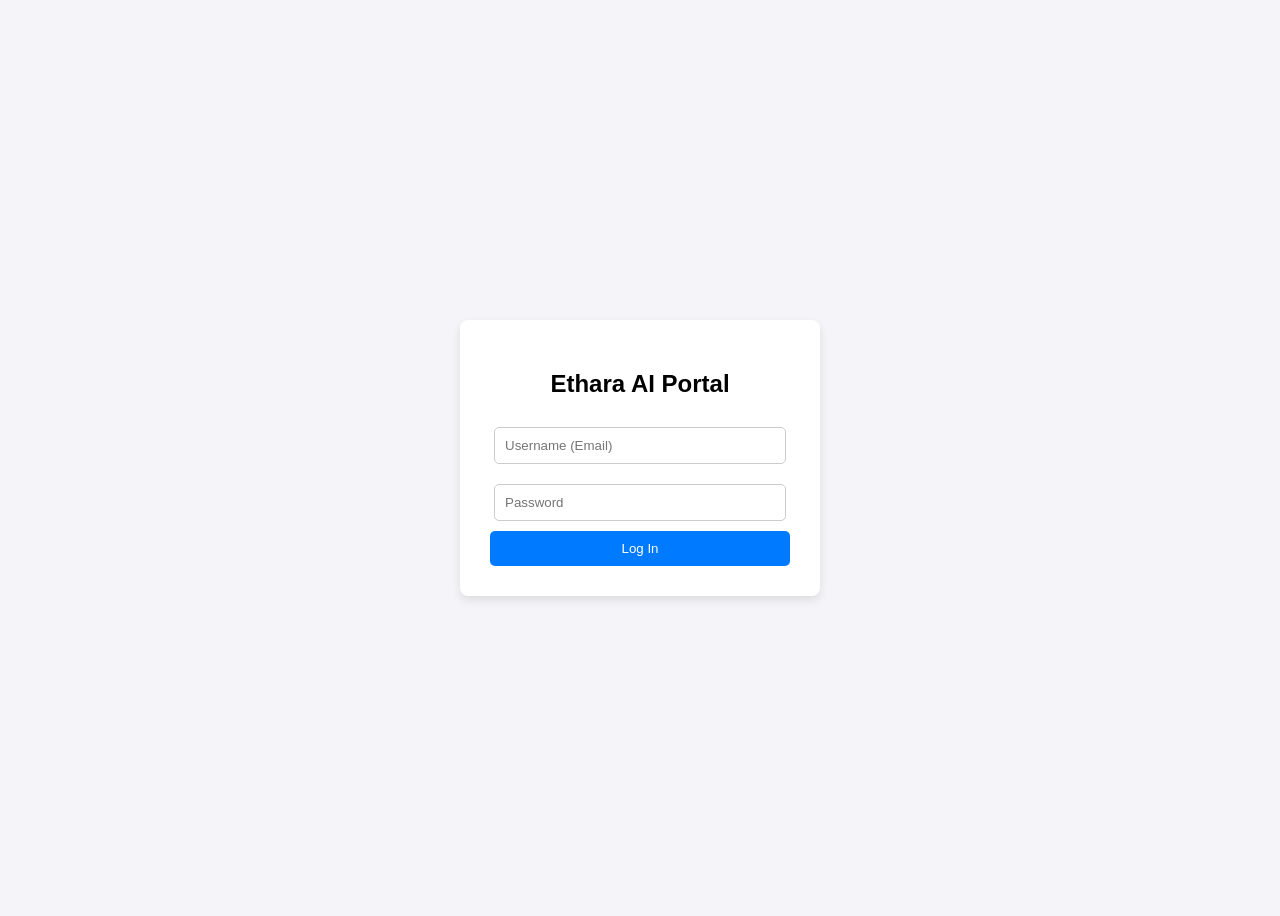
==== taskmanager/taskmanager/src/main/resources/static/index.html @ 2483066d "Merge frontend into backend static resources" ====
<!DOCTYPE html>
<html lang="en">
<head>
    <meta charset="UTF-8">
    <title>Ethara AI - Login</title>
    <style>
        body { font-family: Arial, sans-serif; display: flex; justify-content: center; align-items: center; height: 100vh; background-color: #f4f4f9; }
        .login-box { background: white; padding: 30px; border-radius: 8px; box-shadow: 0 4px 10px rgba(0,0,0,0.1); width: 300px; text-align: center; }
        input { width: 90%; padding: 10px; margin: 10px 0; border: 1px solid #ccc; border-radius: 5px; }
        button { width: 100%; padding: 10px; background-color: #007bff; color: white; border: none; border-radius: 5px; cursor: pointer; }
        button:hover { background-color: #0056b3; }
    </style>
</head>
<body>

    <div class="login-box">
        <h2>Ethara AI Portal</h2>
        
        <!-- The form triggers the login function in our javascript -->
        <form onsubmit="login(event)">
            <input type="text" id="username" placeholder="Username (Email)" required>
            <input type="password" id="password" placeholder="Password" required>
            <button type="submit">Log In</button>
        </form>
        
        <p id="error-message" style="color: red; display: none;">Login failed. Check credentials.</p>
    </div>

    <!-- Connect our JavaScript file -->
    <script src="app.js"></script>
</body>
</html>
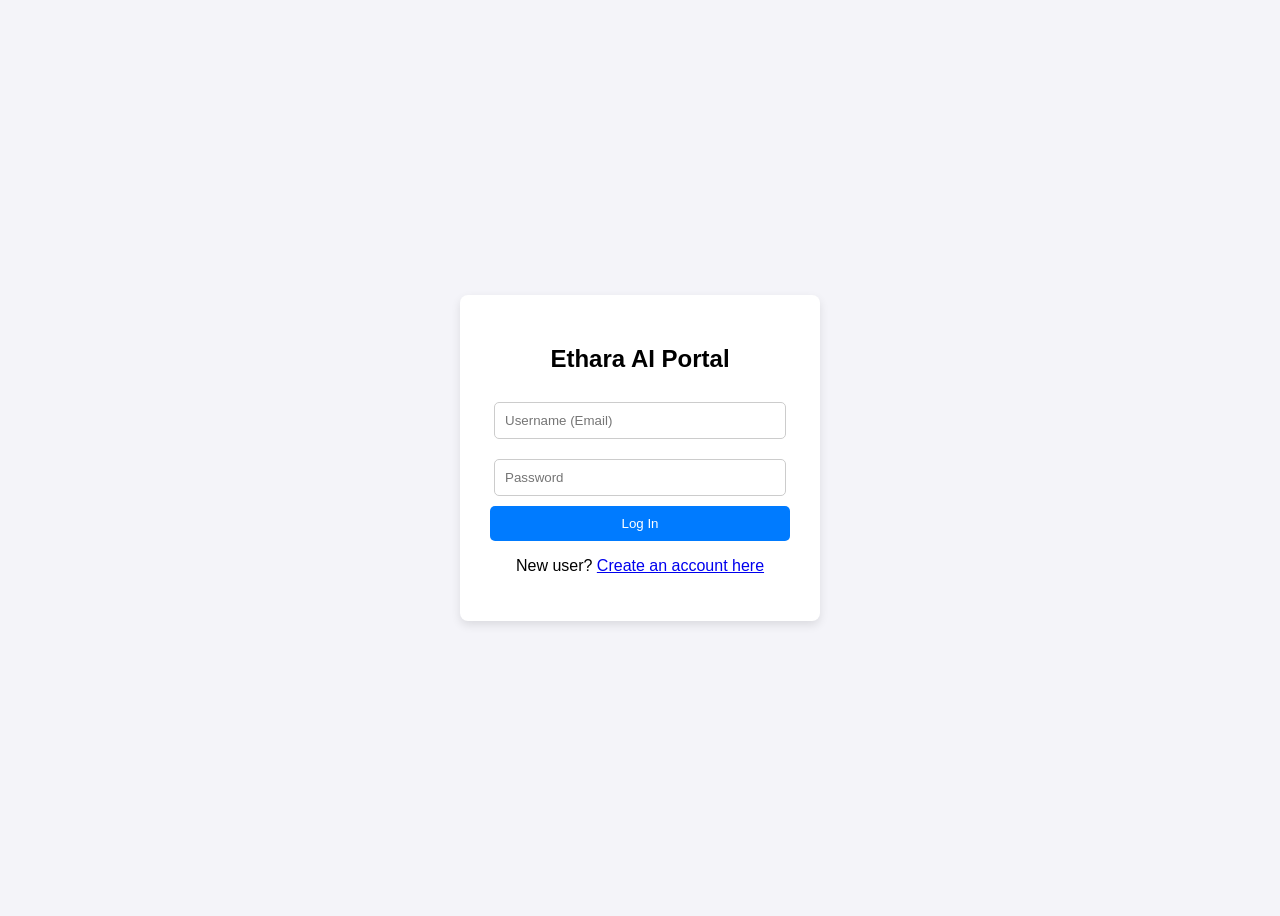
==== commit 0803ceb0: "Signup fixed" ====
--- a/taskmanager/taskmanager/src/main/resources/static/index.html
+++ b/taskmanager/taskmanager/src/main/resources/static/index.html
@@ -24,6 +24,8 @@
         </form>
         
         <p id="error-message" style="color: red; display: none;">Login failed. Check credentials.</p>
+        <!-- loginForm ke niche ye line add kardo -->
+<p>New user? <a href="signup.html">Create an account here</a></p>
     </div>
 
     <!-- Connect our JavaScript file -->
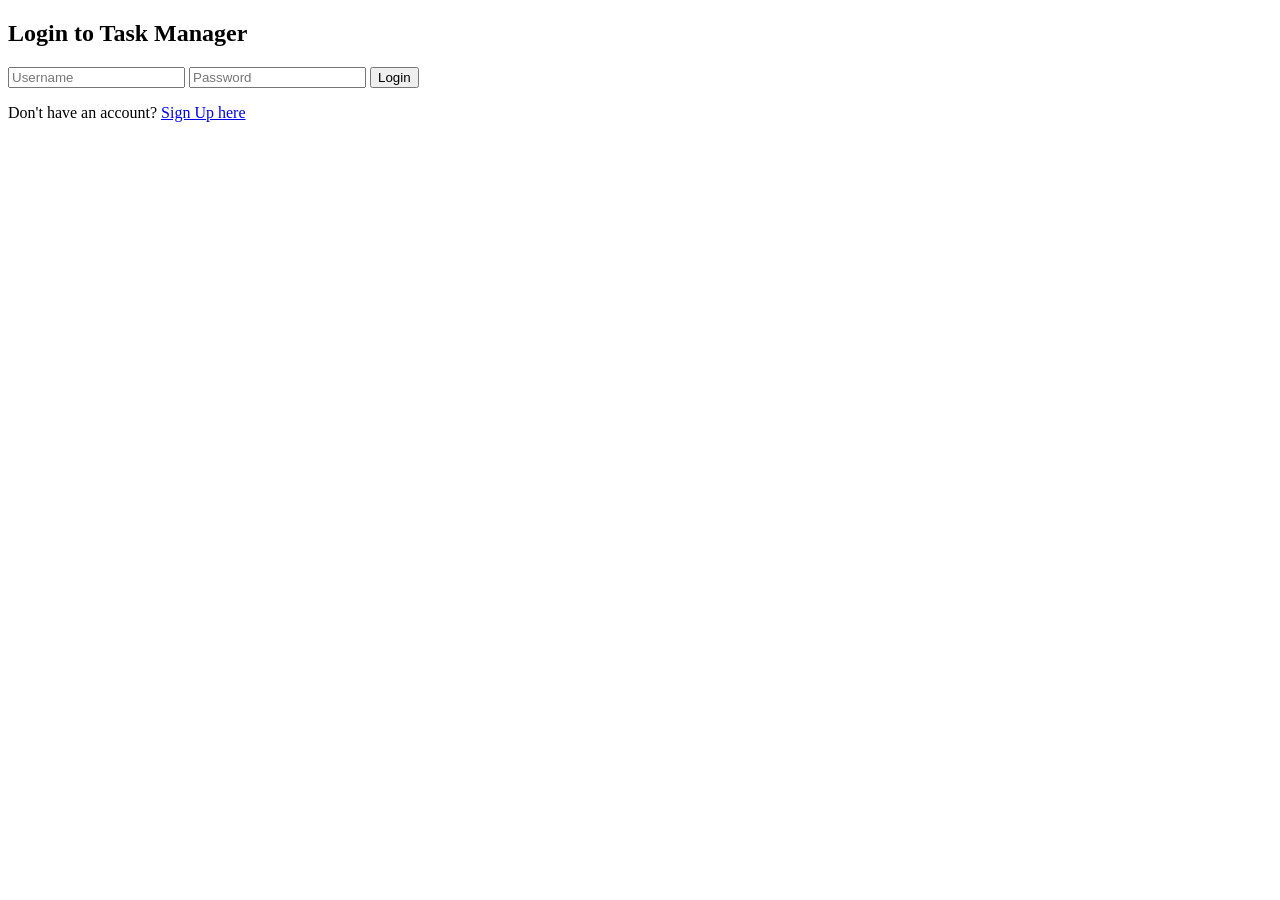
==== commit 794a504d: "Fixed JS crash on login button" ====
--- a/taskmanager/taskmanager/src/main/resources/static/index.html
+++ b/taskmanager/taskmanager/src/main/resources/static/index.html
@@ -2,33 +2,20 @@
 <html lang="en">
 <head>
     <meta charset="UTF-8">
-    <title>Ethara AI - Login</title>
-    <style>
-        body { font-family: Arial, sans-serif; display: flex; justify-content: center; align-items: center; height: 100vh; background-color: #f4f4f9; }
-        .login-box { background: white; padding: 30px; border-radius: 8px; box-shadow: 0 4px 10px rgba(0,0,0,0.1); width: 300px; text-align: center; }
-        input { width: 90%; padding: 10px; margin: 10px 0; border: 1px solid #ccc; border-radius: 5px; }
-        button { width: 100%; padding: 10px; background-color: #007bff; color: white; border: none; border-radius: 5px; cursor: pointer; }
-        button:hover { background-color: #0056b3; }
-    </style>
+    <title>Ethara Task Manager - Login</title>
+    <link rel="stylesheet" href="style.css">
 </head>
 <body>
-
-    <div class="login-box">
-        <h2>Ethara AI Portal</h2>
-        
-        <!-- The form triggers the login function in our javascript -->
-        <form onsubmit="login(event)">
-            <input type="text" id="username" placeholder="Username (Email)" required>
-            <input type="password" id="password" placeholder="Password" required>
-            <button type="submit">Log In</button>
+    <div class="container">
+        <h2>Login to Task Manager</h2>
+        <form id="loginForm">
+            <input type="text" id="login-username" placeholder="Username" required>
+            <input type="password" id="login-password" placeholder="Password" required>
+            <button type="submit">Login</button>
         </form>
-        
-        <p id="error-message" style="color: red; display: none;">Login failed. Check credentials.</p>
-        <!-- loginForm ke niche ye line add kardo -->
-<p>New user? <a href="signup.html">Create an account here</a></p>
+        <p id="login-message" style="color:red; margin-top:10px;"></p>
+        <p>Don't have an account? <a href="signup.html">Sign Up here</a></p>
     </div>
-
-    <!-- Connect our JavaScript file -->
     <script src="app.js"></script>
 </body>
 </html>
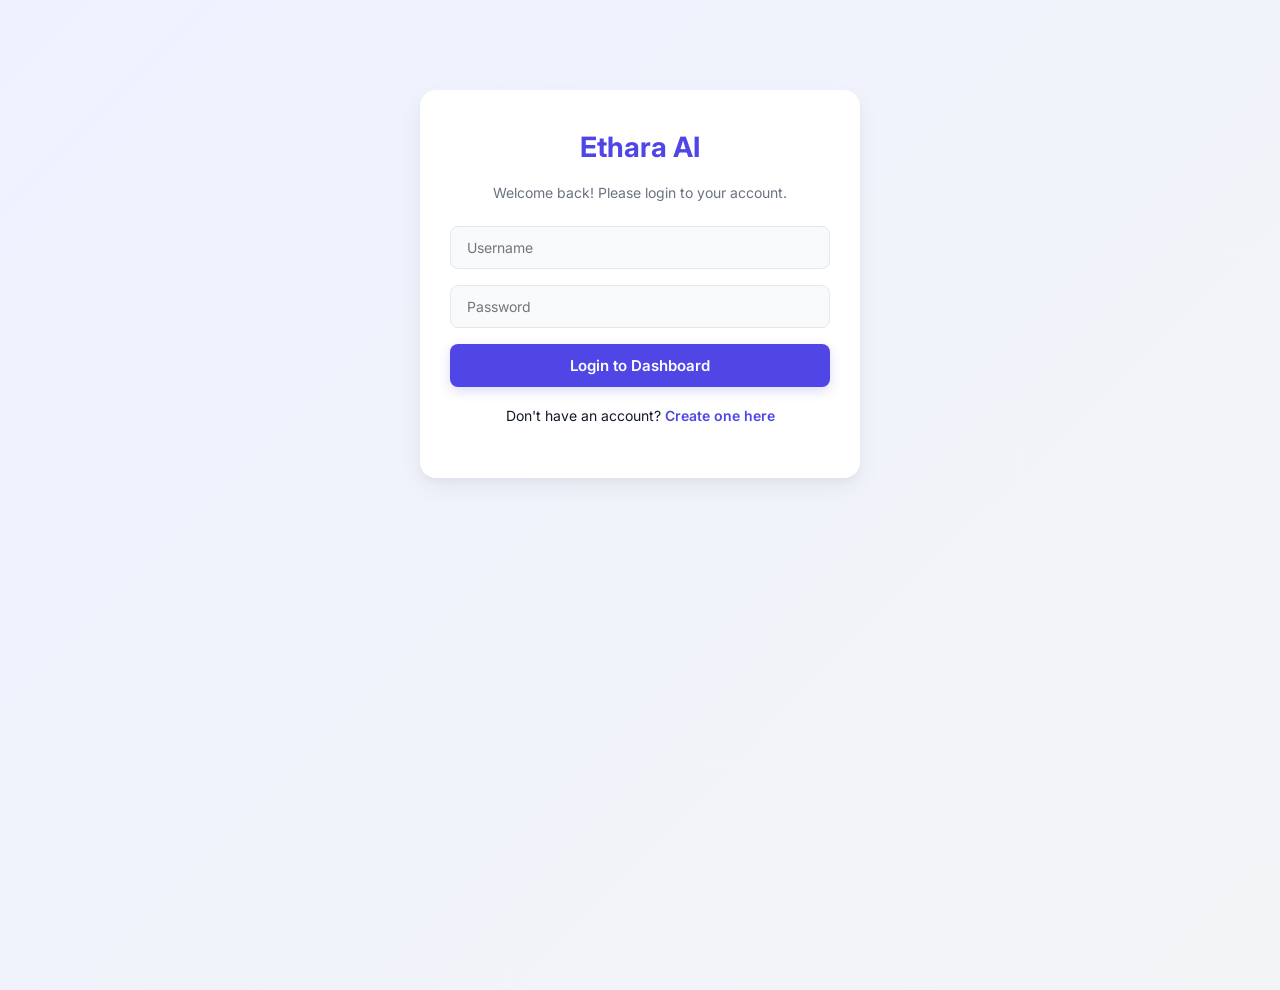
==== commit e1b00717: "ui" ====
--- a/taskmanager/taskmanager/src/main/resources/static/index.html
+++ b/taskmanager/taskmanager/src/main/resources/static/index.html
@@ -2,19 +2,23 @@
 <html lang="en">
 <head>
     <meta charset="UTF-8">
-    <title>Ethara Task Manager - Login</title>
+    <meta name="viewport" content="width=device-width, initial-scale=1.0">
+    <title>Ethara - Login</title>
     <link rel="stylesheet" href="style.css">
 </head>
 <body>
-    <div class="container">
-        <h2>Login to Task Manager</h2>
+    <div class="auth-container">
+        <h2>Ethara AI</h2>
+        <p class="subtitle">Welcome back! Please login to your account.</p>
+        
         <form id="loginForm">
             <input type="text" id="login-username" placeholder="Username" required>
             <input type="password" id="login-password" placeholder="Password" required>
-            <button type="submit">Login</button>
+            <button type="submit">Login to Dashboard</button>
         </form>
-        <p id="login-message" style="color:red; margin-top:10px;"></p>
-        <p>Don't have an account? <a href="signup.html">Sign Up here</a></p>
+        
+        <p id="login-message" style="margin-top:10px; font-weight: 500;"></p>
+        <p>Don't have an account? <a href="signup.html">Create one here</a></p>
     </div>
     <script src="app.js"></script>
 </body>
--- a/taskmanager/taskmanager/src/main/resources/static/style.css
+++ b/taskmanager/taskmanager/src/main/resources/static/style.css
@@ -0,0 +1,182 @@
+@import url('https://fonts.googleapis.com/css2?family=Inter:wght@400;500;600;700&display=swap');
+
+:root {
+    --primary: #4F46E5; /* Modern Indigo */
+    --primary-hover: #4338CA;
+    --danger: #EF4444; /* Clean Red */
+    --danger-hover: #DC2828;
+    --bg-color: #F3F4F6;
+    --card-bg: #FFFFFF;
+    --text-main: #111827;
+    --text-muted: #6B7280;
+}
+
+body {
+    font-family: 'Inter', sans-serif;
+    background: linear-gradient(135deg, #EEF2FF 0%, #F3F4F6 100%);
+    color: var(--text-main);
+    margin: 0;
+    padding: 0;
+    min-height: 100vh;
+    transition: opacity 0.4s ease-in-out; /* Smooth Logout Transition */
+}
+
+/* Ye class logout ke time use hogi */
+body.fade-out { opacity: 0; }
+
+/* =========================================
+   LOGIN / SIGNUP PAGE STYLES
+   ========================================= */
+.auth-container {
+    max-width: 380px;
+    margin: 10vh auto;
+    background: var(--card-bg);
+    padding: 40px 30px;
+    border-radius: 16px;
+    box-shadow: 0 10px 25px rgba(0,0,0,0.05), 0 4px 6px rgba(0,0,0,0.03);
+    text-align: center;
+    /* Smooth slide up animation on load */
+    animation: slideUp 0.6s cubic-bezier(0.16, 1, 0.3, 1);
+}
+
+@keyframes slideUp {
+    from { opacity: 0; transform: translateY(30px); }
+    to { opacity: 1; transform: translateY(0); }
+}
+
+.auth-container h2 {
+    color: var(--primary);
+    font-weight: 700;
+    font-size: 28px;
+    margin-bottom: 8px;
+    margin-top: 0;
+}
+
+.auth-container p.subtitle {
+    color: var(--text-muted);
+    font-size: 14px;
+    margin-bottom: 25px;
+}
+
+.auth-container p { font-size: 14px; margin-top: 20px;}
+.auth-container a { color: var(--primary); text-decoration: none; font-weight: 600; transition: color 0.2s;}
+.auth-container a:hover { color: var(--primary-hover); }
+
+/* =========================================
+   FORMS & INPUTS
+   ========================================= */
+input, select {
+    width: 100%;
+    padding: 12px 16px;
+    margin-bottom: 16px;
+    border: 1px solid #E5E7EB;
+    border-radius: 8px;
+    font-size: 14px;
+    font-family: inherit;
+    box-sizing: border-box;
+    transition: all 0.3s ease;
+    background-color: #F9FAFB;
+}
+
+input:focus, select:focus {
+    outline: none;
+    border-color: var(--primary);
+    box-shadow: 0 0 0 3px rgba(79, 70, 229, 0.15);
+    background-color: #FFFFFF;
+}
+
+button {
+    width: 100%;
+    padding: 12px;
+    border: none;
+    border-radius: 8px;
+    font-size: 15px;
+    font-weight: 600;
+    cursor: pointer;
+    transition: all 0.3s ease;
+    font-family: inherit;
+}
+
+button[type="submit"], .btn-primary {
+    background: var(--primary);
+    color: white;
+    box-shadow: 0 4px 12px rgba(79, 70, 229, 0.2);
+}
+
+button[type="submit"]:hover, .btn-primary:hover {
+    background: var(--primary-hover);
+    transform: translateY(-2px);
+    box-shadow: 0 6px 16px rgba(79, 70, 229, 0.3);
+}
+
+.btn-danger {
+    background: var(--danger);
+    color: white;
+    width: auto;
+    padding: 8px 16px;
+}
+.btn-danger:hover {
+    background: var(--danger-hover);
+    transform: translateY(-1px);
+}
+
+/* =========================================
+   DASHBOARD STYLES
+   ========================================= */
+.dashboard-body {
+    padding: 30px;
+    max-width: 1100px;
+    margin: 0 auto;
+    animation: fadeIn 0.8s ease-out;
+}
+
+@keyframes fadeIn {
+    from { opacity: 0; }
+    to { opacity: 1; }
+}
+
+.header {
+    display: flex;
+    justify-content: space-between;
+    align-items: center;
+    background: var(--card-bg);
+    padding: 15px 25px;
+    border-radius: 12px;
+    box-shadow: 0 4px 6px rgba(0,0,0,0.02);
+    margin-bottom: 30px;
+}
+.header h2 { margin: 0; font-size: 22px; color: var(--text-main);}
+
+.grid { display: grid; grid-template-columns: 1fr 2fr; gap: 25px; }
+@media (max-width: 768px) { .grid { grid-template-columns: 1fr; } }
+
+.card {
+    background: var(--card-bg);
+    padding: 25px;
+    border-radius: 12px;
+    box-shadow: 0 4px 15px rgba(0,0,0,0.03);
+}
+
+hr { border: 0; height: 1px; background: #E5E7EB; }
+h3, h4 { color: var(--text-main); margin-top: 0;}
+
+/* Task Items */
+.task-item {
+    border-left: 4px solid var(--primary);
+    padding: 20px;
+    margin-bottom: 15px;
+    background: #fff;
+    border-radius: 8px;
+    box-shadow: 0 2px 8px rgba(0,0,0,0.03);
+    transition: transform 0.2s ease, box-shadow 0.2s ease;
+}
+.task-item:hover {
+    transform: translateY(-3px);
+    box-shadow: 0 8px 20px rgba(0,0,0,0.08);
+}
+.overdue {
+    border-left-color: var(--danger);
+    background: #FEF2F2;
+}
+.task-item p { color: var(--text-muted); line-height: 1.5; font-size: 14px;}
+.task-item small { color: #9CA3AF; font-size: 13px; }
